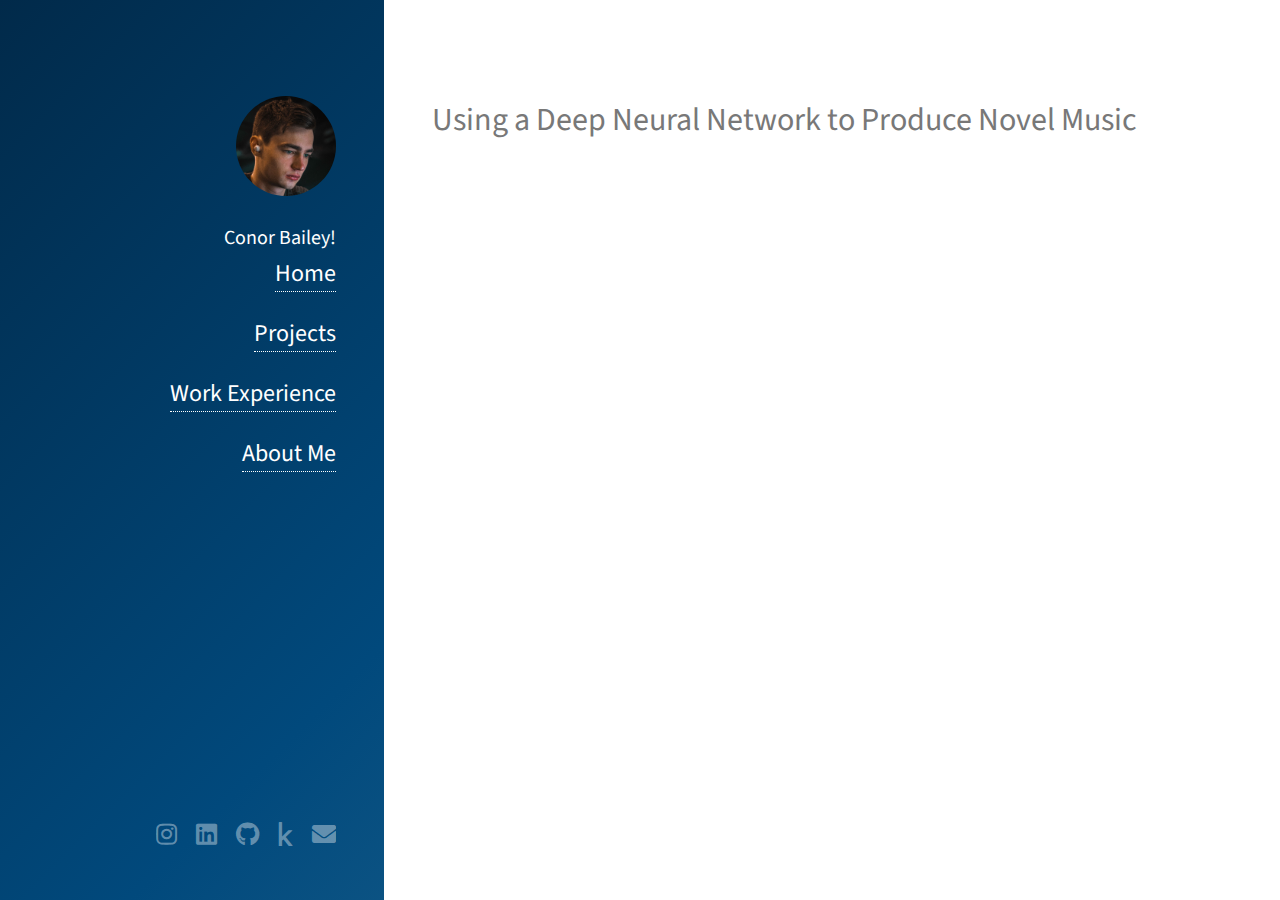
==== projects/dnn.html @ d9871c4b "Initial Commit" ====
<!DOCTYPE html>

<html>
    <head>
		<title>CPB_Dev - Using a DNN to Produce Novel Music</title>
		<meta charset="utf-8" />
		<meta name="viewport" content="width=device-width, initial-scale=1, user-scalable=no" />
		<link rel="stylesheet" href="../assets/css/main.css" />
	</head>

    <body class="is-preload">

        <!-- Header -->
			<header id="header">
				<div class="inner">
                    <a class="image avatar" href="../index.html"><img src="../images/conor_profile.jpg" /></a>
					<h1><strong>Conor Bailey!</strong><br /><br />
                    <h2><a href="../index.html">Home</a></h2> 
                    <h2><a href="../index.html#two">Projects</a></h2>
                    <h2><a href="../index.html#three">Work Experience</a></h2>
                    <h2><a href="../index.html#one">About Me</a></h2>
				</div>
			</header>

        <div id="main">
            <section id="one">
                <header class="major">
                    <h2>Using a Deep Neural Network to Produce Novel Music</h2>
                </header>
            </section>
        </div>

        <!-- Footer -->
            <footer id="footer">
                <div class="inner">
                    <ul class="icons">
                        <li><a href="https://www.instagram.com/cpb_dev/" class="icon brands fa-instagram"><span class="label">Instagram</span></a></li>
                        <li><a href="https://www.linkedin.com/in/conor-p-bailey" class="icon brands fa-linkedin"><span class="label">LinkedIn</span></a></li>
                        <li><a href="https://github.com/cpb-dev" class="icon brands fa-github"><span class="label">Github</span></a></li>
                        <li><a href="https://www.kaggle.com/cpbdev" class="icon brands fa-kaggle"><span class="label">Kaggle</span></a></li>
                        <li><a href="mailto: cpbailey025@gmail.com" class="icon solid fa-envelope"><span class="label">Email</span></a></li>
                    </ul>
                </div>
            </footer>

        <!-- Scripts -->
			<script src="../assets/js/jquery.min.js"></script>
			<script src="../assets/js/jquery.poptrox.min.js"></script>
			<script src="../assets/js/browser.min.js"></script>
			<script src="../assets/js/breakpoints.min.js"></script>
			<script src="../assets/js/util.js"></script>
			<script src="../assets/js/main.js"></script>
    </body>
</html>
---- assets/css/main.css ----
@import url("fontawesome-all.min.css");
@import url("https://fonts.googleapis.com/css?family=Source+Sans+Pro:400,400italic");

/*
	Strata by HTML5 UP
	html5up.net | @ajlkn
	Free for personal and commercial use under the CCA 3.0 license (html5up.net/license)
*/

html, body, div, span, applet, object,
iframe, h1, h2, h3, h4, h5, h6, p, blockquote,
pre, a, abbr, acronym, address, big, cite,
code, del, dfn, em, img, ins, kbd, q, s, samp,
small, strike, strong, sub, sup, tt, var, b,
u, i, center, dl, dt, dd, ol, ul, li, fieldset,
form, label, legend, table, caption, tbody,
tfoot, thead, tr, th, td, article, aside,
canvas, details, embed, figure, figcaption,
footer, header, hgroup, menu, nav, output, ruby,
section, summary, time, mark, audio, video {
	margin: 0;
	padding: 0;
	border: 0;
	font-size: 100%;
	font: inherit;
	vertical-align: baseline;}

article, aside, details, figcaption, figure,
footer, header, hgroup, menu, nav, section {
	display: block;}

body {
	line-height: 1;
}

ol, ul {
	list-style: none;
}

blockquote, q {
	quotes: none;
}

	blockquote:before, blockquote:after, q:before, q:after {
		content: '';
		content: none;
	}

table {
	border-collapse: collapse;
	border-spacing: 0;
}

body {
	-webkit-text-size-adjust: none;
}

mark {
	background-color: transparent;
	color: inherit;
}

input::-moz-focus-inner {
	border: 0;
	padding: 0;
}

input, select, textarea {
	-moz-appearance: none;
	-webkit-appearance: none;
	-ms-appearance: none;
	appearance: none;
}

/* Basic */

	html {
		box-sizing: border-box;
	}

	*, *:before, *:after {
		box-sizing: inherit;
	}

	body {
		background: #fff;
	}

		body.is-preload *, body.is-preload *:before, body.is-preload *:after {
			-moz-animation: none !important;
			-webkit-animation: none !important;
			-ms-animation: none !important;
			animation: none !important;
			-moz-transition: none !important;
			-webkit-transition: none !important;
			-ms-transition: none !important;
			transition: none !important;
		}

	body, input, select, textarea {
		color: #a2a2a2;
		font-family: "Source Sans Pro", Helvetica, sans-serif;
		font-size: 16pt;
		font-weight: 400;
		line-height: 1.75em;
	}

	a {
		-moz-transition: color 0.2s ease-in-out, border-color 0.2s ease-in-out;
		-webkit-transition: color 0.2s ease-in-out, border-color 0.2s ease-in-out;
		-ms-transition: color 0.2s ease-in-out, border-color 0.2s ease-in-out;
		transition: color 0.2s ease-in-out, border-color 0.2s ease-in-out;
		border-bottom: dotted 1px;
		color: #49bf9d;
		text-decoration: none;
	}

		a:hover {
			border-bottom-color: transparent;
			color: #49bf9d !important;
			text-decoration: none;
		}

	strong, b {
		color: #787878;
		font-weight: 400;
	}

	em, i {
		font-style: italic;
	}

	p {
		margin: 0 0 2em 0;
	}

	h1, h2, h3, h4, h5, h6 {
		color: #787878;
		font-weight: 400;
		line-height: 1em;
		margin: 0 0 1em 0;
	}

		h1 a, h2 a, h3 a, h4 a, h5 a, h6 a {
			color: inherit;
			text-decoration: none;
		}

	h1 {
		font-size: 2em;
		line-height: 1.5em;
	}

	h2 {
		font-size: 1.5em;
		line-height: 1.5em;
	}

	h3 {
		font-size: 1.25em;
		line-height: 1.5em;
	}

	h4 {
		font-size: 1.1em;
		line-height: 1.5em;
	}

	h5 {
		font-size: 0.9em;
		line-height: 1.5em;
	}

	h6 {
		font-size: 0.7em;
		line-height: 1.5em;
	}

	sub {
		font-size: 0.8em;
		position: relative;
		top: 0.5em;
	}

	sup {
		font-size: 0.8em;
		position: relative;
		top: -0.5em;
	}

	hr {
		border: 0;
		border-bottom: solid 2px #efefef;
		margin: 2em 0;
	}

		hr.major {
			margin: 3em 0;
		}

	blockquote {
		border-left: solid 6px #efefef;
		font-style: italic;
		margin: 0 0 2em 0;
		padding: 0.5em 0 0.5em 1.5em;
	}

	code {
		background: #f7f7f7;
		border-radius: 0.35em;
		border: solid 2px #efefef;
		font-family: "Courier New", monospace;
		font-size: 0.9em;
		margin: 0 0.25em;
		padding: 0.25em 0.65em;
	}

	pre {
		-webkit-overflow-scrolling: touch;
		font-family: "Courier New", monospace;
		font-size: 0.9em;
		margin: 0 0 2em 0;
	}

		pre code {
			display: block;
			line-height: 1.75em;
			padding: 1em 1.5em;
			overflow-x: auto;
		}

	.align-left {
		text-align: left;
	}

	.align-center {
		text-align: center;
	}

	.align-right {
		text-align: right;
	}

/* Container */

	.container {
		margin: 0 auto;
		max-width: calc(100% - 4em);
		width: 100%;
	}

		.container.xsmall {
			width: 25%;
		}

		.container.small {
			width: 50%;
		}

		.container.medium {
			width: 75%;
		}

		.container.large {
			width: 125%;
		}

		.container.xlarge {
			width: 150%;
		}

		.container.max {
			width: 100%;
		}

		@media screen and (max-width: 980px) {

			.container {
				width: 100% !important;
				max-width: 100% !important;
			}

		}

		@media screen and (max-width: 480px) {

			.container {
				max-width: calc(100% - 3em);
			}

		}

/* Row */

	.row {
		display: flex;
		flex-wrap: wrap;
		box-sizing: border-box;
		align-items: stretch;
	}

		.row > * {
			box-sizing: border-box;
		}

		.row.gtr-uniform > * > :last-child {
			margin-bottom: 0;
		}

		.row.aln-left {
			justify-content: flex-start;
		}

		.row.aln-center {
			justify-content: center;
		}

		.row.aln-right {
			justify-content: flex-end;
		}

		.row.aln-top {
			align-items: flex-start;
		}

		.row.aln-middle {
			align-items: center;
		}

		.row.aln-bottom {
			align-items: flex-end;
		}

		.row > .imp {
			order: -1;
		}

		.row > .col-1 {
			width: 8.33333%;
		}

		.row > .off-1 {
			margin-left: 8.33333%;
		}

		.row > .col-2 {
			width: 16.66667%;
		}

		.row > .off-2 {
			margin-left: 16.66667%;
		}

		.row > .col-3 {
			width: 25%;
		}

		.row > .off-3 {
			margin-left: 25%;
		}

		.row > .col-4 {
			width: 33.33333%;
		}

		.row > .off-4 {
			margin-left: 33.33333%;
		}

		.row > .col-5 {
			width: 41.66667%;
		}

		.row > .off-5 {
			margin-left: 41.66667%;
		}

		.row > .col-6 {
			width: 50%;
		}

		.row > .off-6 {
			margin-left: 50%;
		}

		.row > .col-7 {
			width: 58.33333%;
		}

		.row > .off-7 {
			margin-left: 58.33333%;
		}

		.row > .col-8 {
			width: 66.66667%;
		}

		.row > .off-8 {
			margin-left: 66.66667%;
		}

		.row > .col-9 {
			width: 75%;
		}

		.row > .off-9 {
			margin-left: 75%;
		}

		.row > .col-10 {
			width: 83.33333%;
		}

		.row > .off-10 {
			margin-left: 83.33333%;
		}

		.row > .col-11 {
			width: 91.66667%;
		}

		.row > .off-11 {
			margin-left: 91.66667%;
		}

		.row > .col-12 {
			width: 100%;
		}

		.row > .off-12 {
			margin-left: 100%;
		}

		.row.gtr-0 {
			margin-top: 0;
			margin-left: 0em;
		}

			.row.gtr-0 > * {
				padding: 0 0 0 0em;
			}

			.row.gtr-0.gtr-uniform {
				margin-top: 0em;
			}

				.row.gtr-0.gtr-uniform > * {
					padding-top: 0em;
				}

		.row.gtr-25 {
			margin-top: 0;
			margin-left: -0.625em;
		}

			.row.gtr-25 > * {
				padding: 0 0 0 0.625em;
			}

			.row.gtr-25.gtr-uniform {
				margin-top: -0.625em;
			}

				.row.gtr-25.gtr-uniform > * {
					padding-top: 0.625em;
				}

		.row.gtr-50 {
			margin-top: 0;
			margin-left: -1.25em;
		}

			.row.gtr-50 > * {
				padding: 0 0 0 1.25em;
			}

			.row.gtr-50.gtr-uniform {
				margin-top: -1.25em;
			}

				.row.gtr-50.gtr-uniform > * {
					padding-top: 1.25em;
				}

		.row {
			margin-top: 0;
			margin-left: -2.5em;
		}

			.row > * {
				padding: 0 0 0 2.5em;
			}

			.row.gtr-uniform {
				margin-top: -2.5em;
			}

				.row.gtr-uniform > * {
					padding-top: 2.5em;
				}

		.row.gtr-150 {
			margin-top: 0;
			margin-left: -3.75em;
		}

			.row.gtr-150 > * {
				padding: 0 0 0 3.75em;
			}

			.row.gtr-150.gtr-uniform {
				margin-top: -3.75em;
			}

				.row.gtr-150.gtr-uniform > * {
					padding-top: 3.75em;
				}

		.row.gtr-200 {
			margin-top: 0;
			margin-left: -5em;
		}

			.row.gtr-200 > * {
				padding: 0 0 0 5em;
			}

			.row.gtr-200.gtr-uniform {
				margin-top: -5em;
			}

				.row.gtr-200.gtr-uniform > * {
					padding-top: 5em;
				}

		@media screen and (max-width: 1800px) {

			.row {
				display: flex;
				flex-wrap: wrap;
				box-sizing: border-box;
				align-items: stretch;
			}

				.row > * {
					box-sizing: border-box;
				}

				.row.gtr-uniform > * > :last-child {
					margin-bottom: 0;
				}

				.row.aln-left {
					justify-content: flex-start;
				}

				.row.aln-center {
					justify-content: center;
				}

				.row.aln-right {
					justify-content: flex-end;
				}

				.row.aln-top {
					align-items: flex-start;
				}

				.row.aln-middle {
					align-items: center;
				}

				.row.aln-bottom {
					align-items: flex-end;
				}

				.row > .imp-xlarge {
					order: -1;
				}

				.row > .col-1-xlarge {
					width: 8.33333%;
				}

				.row > .off-1-xlarge {
					margin-left: 8.33333%;
				}

				.row > .col-2-xlarge {
					width: 16.66667%;
				}

				.row > .off-2-xlarge {
					margin-left: 16.66667%;
				}

				.row > .col-3-xlarge {
					width: 25%;
				}

				.row > .off-3-xlarge {
					margin-left: 25%;
				}

				.row > .col-4-xlarge {
					width: 33.33333%;
				}

				.row > .off-4-xlarge {
					margin-left: 33.33333%;
				}

				.row > .col-5-xlarge {
					width: 41.66667%;
				}

				.row > .off-5-xlarge {
					margin-left: 41.66667%;
				}

				.row > .col-6-xlarge {
					width: 50%;
				}

				.row > .off-6-xlarge {
					margin-left: 50%;
				}

				.row > .col-7-xlarge {
					width: 58.33333%;
				}

				.row > .off-7-xlarge {
					margin-left: 58.33333%;
				}

				.row > .col-8-xlarge {
					width: 66.66667%;
				}

				.row > .off-8-xlarge {
					margin-left: 66.66667%;
				}

				.row > .col-9-xlarge {
					width: 75%;
				}

				.row > .off-9-xlarge {
					margin-left: 75%;
				}

				.row > .col-10-xlarge {
					width: 83.33333%;
				}

				.row > .off-10-xlarge {
					margin-left: 83.33333%;
				}

				.row > .col-11-xlarge {
					width: 91.66667%;
				}

				.row > .off-11-xlarge {
					margin-left: 91.66667%;
				}

				.row > .col-12-xlarge {
					width: 100%;
				}

				.row > .off-12-xlarge {
					margin-left: 100%;
				}

				.row.gtr-0 {
					margin-top: 0;
					margin-left: 0em;
				}

					.row.gtr-0 > * {
						padding: 0 0 0 0em;
					}

					.row.gtr-0.gtr-uniform {
						margin-top: 0em;
					}

						.row.gtr-0.gtr-uniform > * {
							padding-top: 0em;
						}

				.row.gtr-25 {
					margin-top: 0;
					margin-left: -0.625em;
				}

					.row.gtr-25 > * {
						padding: 0 0 0 0.625em;
					}

					.row.gtr-25.gtr-uniform {
						margin-top: -0.625em;
					}

						.row.gtr-25.gtr-uniform > * {
							padding-top: 0.625em;
						}

				.row.gtr-50 {
					margin-top: 0;
					margin-left: -1.25em;
				}

					.row.gtr-50 > * {
						padding: 0 0 0 1.25em;
					}

					.row.gtr-50.gtr-uniform {
						margin-top: -1.25em;
					}

						.row.gtr-50.gtr-uniform > * {
							padding-top: 1.25em;
						}

				.row {
					margin-top: 0;
					margin-left: -2.5em;
				}

					.row > * {
						padding: 0 0 0 2.5em;
					}

					.row.gtr-uniform {
						margin-top: -2.5em;
					}

						.row.gtr-uniform > * {
							padding-top: 2.5em;
						}

				.row.gtr-150 {
					margin-top: 0;
					margin-left: -3.75em;
				}

					.row.gtr-150 > * {
						padding: 0 0 0 3.75em;
					}

					.row.gtr-150.gtr-uniform {
						margin-top: -3.75em;
					}

						.row.gtr-150.gtr-uniform > * {
							padding-top: 3.75em;
						}

				.row.gtr-200 {
					margin-top: 0;
					margin-left: -5em;
				}

					.row.gtr-200 > * {
						padding: 0 0 0 5em;
					}

					.row.gtr-200.gtr-uniform {
						margin-top: -5em;
					}

						.row.gtr-200.gtr-uniform > * {
							padding-top: 5em;
						}

		}

		@media screen and (max-width: 1280px) {

			.row {
				display: flex;
				flex-wrap: wrap;
				box-sizing: border-box;
				align-items: stretch;
			}

				.row > * {
					box-sizing: border-box;
				}

				.row.gtr-uniform > * > :last-child {
					margin-bottom: 0;
				}

				.row.aln-left {
					justify-content: flex-start;
				}

				.row.aln-center {
					justify-content: center;
				}

				.row.aln-right {
					justify-content: flex-end;
				}

				.row.aln-top {
					align-items: flex-start;
				}

				.row.aln-middle {
					align-items: center;
				}

				.row.aln-bottom {
					align-items: flex-end;
				}

				.row > .imp-large {
					order: -1;
				}

				.row > .col-1-large {
					width: 8.33333%;
				}

				.row > .off-1-large {
					margin-left: 8.33333%;
				}

				.row > .col-2-large {
					width: 16.66667%;
				}

				.row > .off-2-large {
					margin-left: 16.66667%;
				}

				.row > .col-3-large {
					width: 25%;
				}

				.row > .off-3-large {
					margin-left: 25%;
				}

				.row > .col-4-large {
					width: 33.33333%;
				}

				.row > .off-4-large {
					margin-left: 33.33333%;
				}

				.row > .col-5-large {
					width: 41.66667%;
				}

				.row > .off-5-large {
					margin-left: 41.66667%;
				}

				.row > .col-6-large {
					width: 50%;
				}

				.row > .off-6-large {
					margin-left: 50%;
				}

				.row > .col-7-large {
					width: 58.33333%;
				}

				.row > .off-7-large {
					margin-left: 58.33333%;
				}

				.row > .col-8-large {
					width: 66.66667%;
				}

				.row > .off-8-large {
					margin-left: 66.66667%;
				}

				.row > .col-9-large {
					width: 75%;
				}

				.row > .off-9-large {
					margin-left: 75%;
				}

				.row > .col-10-large {
					width: 83.33333%;
				}

				.row > .off-10-large {
					margin-left: 83.33333%;
				}

				.row > .col-11-large {
					width: 91.66667%;
				}

				.row > .off-11-large {
					margin-left: 91.66667%;
				}

				.row > .col-12-large {
					width: 100%;
				}

				.row > .off-12-large {
					margin-left: 100%;
				}

				.row.gtr-0 {
					margin-top: 0;
					margin-left: 0em;
				}

					.row.gtr-0 > * {
						padding: 0 0 0 0em;
					}

					.row.gtr-0.gtr-uniform {
						margin-top: 0em;
					}

						.row.gtr-0.gtr-uniform > * {
							padding-top: 0em;
						}

				.row.gtr-25 {
					margin-top: 0;
					margin-left: -0.5em;
				}

					.row.gtr-25 > * {
						padding: 0 0 0 0.5em;
					}

					.row.gtr-25.gtr-uniform {
						margin-top: -0.5em;
					}

						.row.gtr-25.gtr-uniform > * {
							padding-top: 0.5em;
						}

				.row.gtr-50 {
					margin-top: 0;
					margin-left: -1em;
				}

					.row.gtr-50 > * {
						padding: 0 0 0 1em;
					}

					.row.gtr-50.gtr-uniform {
						margin-top: -1em;
					}

						.row.gtr-50.gtr-uniform > * {
							padding-top: 1em;
						}

				.row {
					margin-top: 0;
					margin-left: -2em;
				}

					.row > * {
						padding: 0 0 0 2em;
					}

					.row.gtr-uniform {
						margin-top: -2em;
					}

						.row.gtr-uniform > * {
							padding-top: 2em;
						}

				.row.gtr-150 {
					margin-top: 0;
					margin-left: -3em;
				}

					.row.gtr-150 > * {
						padding: 0 0 0 3em;
					}

					.row.gtr-150.gtr-uniform {
						margin-top: -3em;
					}

						.row.gtr-150.gtr-uniform > * {
							padding-top: 3em;
						}

				.row.gtr-200 {
					margin-top: 0;
					margin-left: -4em;
				}

					.row.gtr-200 > * {
						padding: 0 0 0 4em;
					}

					.row.gtr-200.gtr-uniform {
						margin-top: -4em;
					}

						.row.gtr-200.gtr-uniform > * {
							padding-top: 4em;
						}

		}

		@media screen and (max-width: 980px) {

			.row {
				display: flex;
				flex-wrap: wrap;
				box-sizing: border-box;
				align-items: stretch;
			}

				.row > * {
					box-sizing: border-box;
				}

				.row.gtr-uniform > * > :last-child {
					margin-bottom: 0;
				}

				.row.aln-left {
					justify-content: flex-start;
				}

				.row.aln-center {
					justify-content: center;
				}

				.row.aln-right {
					justify-content: flex-end;
				}

				.row.aln-top {
					align-items: flex-start;
				}

				.row.aln-middle {
					align-items: center;
				}

				.row.aln-bottom {
					align-items: flex-end;
				}

				.row > .imp-medium {
					order: -1;
				}

				.row > .col-1-medium {
					width: 8.33333%;
				}

				.row > .off-1-medium {
					margin-left: 8.33333%;
				}

				.row > .col-2-medium {
					width: 16.66667%;
				}

				.row > .off-2-medium {
					margin-left: 16.66667%;
				}

				.row > .col-3-medium {
					width: 25%;
				}

				.row > .off-3-medium {
					margin-left: 25%;
				}

				.row > .col-4-medium {
					width: 33.33333%;
				}

				.row > .off-4-medium {
					margin-left: 33.33333%;
				}

				.row > .col-5-medium {
					width: 41.66667%;
				}

				.row > .off-5-medium {
					margin-left: 41.66667%;
				}

				.row > .col-6-medium {
					width: 50%;
				}

				.row > .off-6-medium {
					margin-left: 50%;
				}

				.row > .col-7-medium {
					width: 58.33333%;
				}

				.row > .off-7-medium {
					margin-left: 58.33333%;
				}

				.row > .col-8-medium {
					width: 66.66667%;
				}

				.row > .off-8-medium {
					margin-left: 66.66667%;
				}

				.row > .col-9-medium {
					width: 75%;
				}

				.row > .off-9-medium {
					margin-left: 75%;
				}

				.row > .col-10-medium {
					width: 83.33333%;
				}

				.row > .off-10-medium {
					margin-left: 83.33333%;
				}

				.row > .col-11-medium {
					width: 91.66667%;
				}

				.row > .off-11-medium {
					margin-left: 91.66667%;
				}

				.row > .col-12-medium {
					width: 100%;
				}

				.row > .off-12-medium {
					margin-left: 100%;
				}

				.row.gtr-0 {
					margin-top: 0;
					margin-left: 0em;
				}

					.row.gtr-0 > * {
						padding: 0 0 0 0em;
					}

					.row.gtr-0.gtr-uniform {
						margin-top: 0em;
					}

						.row.gtr-0.gtr-uniform > * {
							padding-top: 0em;
						}

				.row.gtr-25 {
					margin-top: 0;
					margin-left: -0.5em;
				}

					.row.gtr-25 > * {
						padding: 0 0 0 0.5em;
					}

					.row.gtr-25.gtr-uniform {
						margin-top: -0.5em;
					}

						.row.gtr-25.gtr-uniform > * {
							padding-top: 0.5em;
						}

				.row.gtr-50 {
					margin-top: 0;
					margin-left: -1em;
				}

					.row.gtr-50 > * {
						padding: 0 0 0 1em;
					}

					.row.gtr-50.gtr-uniform {
						margin-top: -1em;
					}

						.row.gtr-50.gtr-uniform > * {
							padding-top: 1em;
						}

				.row {
					margin-top: 0;
					margin-left: -2em;
				}

					.row > * {
						padding: 0 0 0 2em;
					}

					.row.gtr-uniform {
						margin-top: -2em;
					}

						.row.gtr-uniform > * {
							padding-top: 2em;
						}

				.row.gtr-150 {
					margin-top: 0;
					margin-left: -3em;
				}

					.row.gtr-150 > * {
						padding: 0 0 0 3em;
					}

					.row.gtr-150.gtr-uniform {
						margin-top: -3em;
					}

						.row.gtr-150.gtr-uniform > * {
							padding-top: 3em;
						}

				.row.gtr-200 {
					margin-top: 0;
					margin-left: -4em;
				}

					.row.gtr-200 > * {
						padding: 0 0 0 4em;
					}

					.row.gtr-200.gtr-uniform {
						margin-top: -4em;
					}

						.row.gtr-200.gtr-uniform > * {
							padding-top: 4em;
						}

		}

		@media screen and (max-width: 736px) {

			.row {
				display: flex;
				flex-wrap: wrap;
				box-sizing: border-box;
				align-items: stretch;
			}

				.row > * {
					box-sizing: border-box;
				}

				.row.gtr-uniform > * > :last-child {
					margin-bottom: 0;
				}

				.row.aln-left {
					justify-content: flex-start;
				}

				.row.aln-center {
					justify-content: center;
				}

				.row.aln-right {
					justify-content: flex-end;
				}

				.row.aln-top {
					align-items: flex-start;
				}

				.row.aln-middle {
					align-items: center;
				}

				.row.aln-bottom {
					align-items: flex-end;
				}

				.row > .imp-small {
					order: -1;
				}

				.row > .col-1-small {
					width: 8.33333%;
				}

				.row > .off-1-small {
					margin-left: 8.33333%;
				}

				.row > .col-2-small {
					width: 16.66667%;
				}

				.row > .off-2-small {
					margin-left: 16.66667%;
				}

				.row > .col-3-small {
					width: 25%;
				}

				.row > .off-3-small {
					margin-left: 25%;
				}

				.row > .col-4-small {
					width: 33.33333%;
				}

				.row > .off-4-small {
					margin-left: 33.33333%;
				}

				.row > .col-5-small {
					width: 41.66667%;
				}

				.row > .off-5-small {
					margin-left: 41.66667%;
				}

				.row > .col-6-small {
					width: 50%;
				}

				.row > .off-6-small {
					margin-left: 50%;
				}

				.row > .col-7-small {
					width: 58.33333%;
				}

				.row > .off-7-small {
					margin-left: 58.33333%;
				}

				.row > .col-8-small {
					width: 66.66667%;
				}

				.row > .off-8-small {
					margin-left: 66.66667%;
				}

				.row > .col-9-small {
					width: 75%;
				}

				.row > .off-9-small {
					margin-left: 75%;
				}

				.row > .col-10-small {
					width: 83.33333%;
				}

				.row > .off-10-small {
					margin-left: 83.33333%;
				}

				.row > .col-11-small {
					width: 91.66667%;
				}

				.row > .off-11-small {
					margin-left: 91.66667%;
				}

				.row > .col-12-small {
					width: 100%;
				}

				.row > .off-12-small {
					margin-left: 100%;
				}

				.row.gtr-0 {
					margin-top: 0;
					margin-left: 0em;
				}

					.row.gtr-0 > * {
						padding: 0 0 0 0em;
					}

					.row.gtr-0.gtr-uniform {
						margin-top: 0em;
					}

						.row.gtr-0.gtr-uniform > * {
							padding-top: 0em;
						}

				.row.gtr-25 {
					margin-top: 0;
					margin-left: -0.375em;
				}

					.row.gtr-25 > * {
						padding: 0 0 0 0.375em;
					}

					.row.gtr-25.gtr-uniform {
						margin-top: -0.375em;
					}

						.row.gtr-25.gtr-uniform > * {
							padding-top: 0.375em;
						}

				.row.gtr-50 {
					margin-top: 0;
					margin-left: -0.75em;
				}

					.row.gtr-50 > * {
						padding: 0 0 0 0.75em;
					}

					.row.gtr-50.gtr-uniform {
						margin-top: -0.75em;
					}

						.row.gtr-50.gtr-uniform > * {
							padding-top: 0.75em;
						}

				.row {
					margin-top: 0;
					margin-left: -1.5em;
				}

					.row > * {
						padding: 0 0 0 1.5em;
					}

					.row.gtr-uniform {
						margin-top: -1.5em;
					}

						.row.gtr-uniform > * {
							padding-top: 1.5em;
						}

				.row.gtr-150 {
					margin-top: 0;
					margin-left: -2.25em;
				}

					.row.gtr-150 > * {
						padding: 0 0 0 2.25em;
					}

					.row.gtr-150.gtr-uniform {
						margin-top: -2.25em;
					}

						.row.gtr-150.gtr-uniform > * {
							padding-top: 2.25em;
						}

				.row.gtr-200 {
					margin-top: 0;
					margin-left: -3em;
				}

					.row.gtr-200 > * {
						padding: 0 0 0 3em;
					}

					.row.gtr-200.gtr-uniform {
						margin-top: -3em;
					}

						.row.gtr-200.gtr-uniform > * {
							padding-top: 3em;
						}

		}

		@media screen and (max-width: 480px) {

			.row {
				display: flex;
				flex-wrap: wrap;
				box-sizing: border-box;
				align-items: stretch;
			}

				.row > * {
					box-sizing: border-box;
				}

				.row.gtr-uniform > * > :last-child {
					margin-bottom: 0;
				}

				.row.aln-left {
					justify-content: flex-start;
				}

				.row.aln-center {
					justify-content: center;
				}

				.row.aln-right {
					justify-content: flex-end;
				}

				.row.aln-top {
					align-items: flex-start;
				}

				.row.aln-middle {
					align-items: center;
				}

				.row.aln-bottom {
					align-items: flex-end;
				}

				.row > .imp-xsmall {
					order: -1;
				}

				.row > .col-1-xsmall {
					width: 8.33333%;
				}

				.row > .off-1-xsmall {
					margin-left: 8.33333%;
				}

				.row > .col-2-xsmall {
					width: 16.66667%;
				}

				.row > .off-2-xsmall {
					margin-left: 16.66667%;
				}

				.row > .col-3-xsmall {
					width: 25%;
				}

				.row > .off-3-xsmall {
					margin-left: 25%;
				}

				.row > .col-4-xsmall {
					width: 33.33333%;
				}

				.row > .off-4-xsmall {
					margin-left: 33.33333%;
				}

				.row > .col-5-xsmall {
					width: 41.66667%;
				}

				.row > .off-5-xsmall {
					margin-left: 41.66667%;
				}

				.row > .col-6-xsmall {
					width: 50%;
				}

				.row > .off-6-xsmall {
					margin-left: 50%;
				}

				.row > .col-7-xsmall {
					width: 58.33333%;
				}

				.row > .off-7-xsmall {
					margin-left: 58.33333%;
				}

				.row > .col-8-xsmall {
					width: 66.66667%;
				}

				.row > .off-8-xsmall {
					margin-left: 66.66667%;
				}

				.row > .col-9-xsmall {
					width: 75%;
				}

				.row > .off-9-xsmall {
					margin-left: 75%;
				}

				.row > .col-10-xsmall {
					width: 83.33333%;
				}

				.row > .off-10-xsmall {
					margin-left: 83.33333%;
				}

				.row > .col-11-xsmall {
					width: 91.66667%;
				}

				.row > .off-11-xsmall {
					margin-left: 91.66667%;
				}

				.row > .col-12-xsmall {
					width: 100%;
				}

				.row > .off-12-xsmall {
					margin-left: 100%;
				}

				.row.gtr-0 {
					margin-top: 0;
					margin-left: 0em;
				}

					.row.gtr-0 > * {
						padding: 0 0 0 0em;
					}

					.row.gtr-0.gtr-uniform {
						margin-top: 0em;
					}

						.row.gtr-0.gtr-uniform > * {
							padding-top: 0em;
						}

				.row.gtr-25 {
					margin-top: 0;
					margin-left: -0.375em;
				}

					.row.gtr-25 > * {
						padding: 0 0 0 0.375em;
					}

					.row.gtr-25.gtr-uniform {
						margin-top: -0.375em;
					}

						.row.gtr-25.gtr-uniform > * {
							padding-top: 0.375em;
						}

				.row.gtr-50 {
					margin-top: 0;
					margin-left: -0.75em;
				}

					.row.gtr-50 > * {
						padding: 0 0 0 0.75em;
					}

					.row.gtr-50.gtr-uniform {
						margin-top: -0.75em;
					}

						.row.gtr-50.gtr-uniform > * {
							padding-top: 0.75em;
						}

				.row {
					margin-top: 0;
					margin-left: -1.5em;
				}

					.row > * {
						padding: 0 0 0 1.5em;
					}

					.row.gtr-uniform {
						margin-top: -1.5em;
					}

						.row.gtr-uniform > * {
							padding-top: 1.5em;
						}

				.row.gtr-150 {
					margin-top: 0;
					margin-left: -2.25em;
				}

					.row.gtr-150 > * {
						padding: 0 0 0 2.25em;
					}

					.row.gtr-150.gtr-uniform {
						margin-top: -2.25em;
					}

						.row.gtr-150.gtr-uniform > * {
							padding-top: 2.25em;
						}

				.row.gtr-200 {
					margin-top: 0;
					margin-left: -3em;
				}

					.row.gtr-200 > * {
						padding: 0 0 0 3em;
					}

					.row.gtr-200.gtr-uniform {
						margin-top: -3em;
					}

						.row.gtr-200.gtr-uniform > * {
							padding-top: 3em;
						}

		}

/* Section/Article */

	section.special, article.special {
		text-align: center;
	}

	header p {
		color: #b2b2b2;
		position: relative;
		margin: 0 0 1.5em 0;
	}

	header h2 + p {
		font-size: 1.25em;
		margin-top: -1em;
		line-height: 1.5em;
	}

	header h3 + p {
		font-size: 1.1em;
		margin-top: -0.8em;
		line-height: 1.5em;
	}

	header h4 + p,
	header h5 + p,
	header h6 + p {
		font-size: 0.9em;
		margin-top: -0.6em;
		line-height: 1.5em;
	}

	header.major h2 {
		font-size: 2em;
	}

/* Form */

	form {
		margin: 0 0 2em 0;
	}

	label {
		color: #787878;
		display: block;
		font-size: 0.9em;
		font-weight: 400;
		margin: 0 0 1em 0;
	}

	input[type="text"],
	input[type="password"],
	input[type="email"],
	select,
	textarea {
		-moz-appearance: none;
		-webkit-appearance: none;
		-ms-appearance: none;
		appearance: none;
		background: #f7f7f7;
		border-radius: 0.35em;
		border: solid 2px transparent;
		color: inherit;
		display: block;
		outline: 0;
		padding: 0 0.75em;
		text-decoration: none;
		width: 100%;
	}

		input[type="text"]:invalid,
		input[type="password"]:invalid,
		input[type="email"]:invalid,
		select:invalid,
		textarea:invalid {
			box-shadow: none;
		}

		input[type="text"]:focus,
		input[type="password"]:focus,
		input[type="email"]:focus,
		select:focus,
		textarea:focus {
			border-color: #49bf9d;
		}

	select {
		background-image: url("data:image/svg+xml;charset=utf8,%3Csvg xmlns='http://www.w3.org/2000/svg' width='40' height='40' preserveAspectRatio='none' viewBox='0 0 40 40'%3E%3Cpath d='M9.4,12.3l10.4,10.4l10.4-10.4c0.2-0.2,0.5-0.4,0.9-0.4c0.3,0,0.6,0.1,0.9,0.4l3.3,3.3c0.2,0.2,0.4,0.5,0.4,0.9 c0,0.4-0.1,0.6-0.4,0.9L20.7,31.9c-0.2,0.2-0.5,0.4-0.9,0.4c-0.3,0-0.6-0.1-0.9-0.4L4.3,17.3c-0.2-0.2-0.4-0.5-0.4-0.9 c0-0.4,0.1-0.6,0.4-0.9l3.3-3.3c0.2-0.2,0.5-0.4,0.9-0.4S9.1,12.1,9.4,12.3z' fill='%23dfdfdf' /%3E%3C/svg%3E");
		background-size: 1.25rem;
		background-repeat: no-repeat;
		background-position: calc(100% - 1rem) center;
		height: 2.75em;
		padding-right: 2.75em;
		text-overflow: ellipsis;
	}

		select option {
			color: #787878;
			background: #fff;
		}

		select:focus::-ms-value {
			background-color: transparent;
		}

		select::-ms-expand {
			display: none;
		}

	input[type="text"],
	input[type="password"],
	input[type="email"],
	select {
		height: 2.75em;
	}

	textarea {
		padding: 0.75em;
	}

	input[type="checkbox"],
	input[type="radio"] {
		-moz-appearance: none;
		-webkit-appearance: none;
		-ms-appearance: none;
		appearance: none;
		display: block;
		float: left;
		margin-right: -2em;
		opacity: 0;
		width: 1em;
		z-index: -1;
	}

		input[type="checkbox"] + label,
		input[type="radio"] + label {
			text-decoration: none;
			color: #a2a2a2;
			cursor: pointer;
			display: inline-block;
			font-size: 1em;
			font-weight: 400;
			padding-left: 2.4em;
			padding-right: 0.75em;
			position: relative;
		}

			input[type="checkbox"] + label:before,
			input[type="radio"] + label:before {
				-moz-osx-font-smoothing: grayscale;
				-webkit-font-smoothing: antialiased;
				display: inline-block;
				font-style: normal;
				font-variant: normal;
				text-rendering: auto;
				line-height: 1;
				text-transform: none !important;
				font-family: 'Font Awesome 5 Free';
				font-weight: 900;
			}

			input[type="checkbox"] + label:before,
			input[type="radio"] + label:before {
				background: #f7f7f7;
				border-radius: 0.35em;
				border: solid 2px transparent;
				content: '';
				display: inline-block;
				font-size: 0.8em;
				height: 2.0625em;
				left: 0;
				line-height: 1.85625em;
				position: absolute;
				text-align: center;
				top: 0;
				width: 2.0625em;
			}

		input[type="checkbox"]:checked + label:before,
		input[type="radio"]:checked + label:before {
			background: #787878;
			border-color: #787878;
			color: #fff;
			content: '\f00c';
		}

		input[type="checkbox"]:focus + label:before,
		input[type="radio"]:focus + label:before {
			border-color: #49bf9d;
		}

	input[type="checkbox"] + label:before {
		border-radius: 0.35em;
	}

	input[type="radio"] + label:before {
		border-radius: 100%;
	}

	::-webkit-input-placeholder {
		color: #b2b2b2 !important;
		opacity: 1.0;
	}

	:-moz-placeholder {
		color: #b2b2b2 !important;
		opacity: 1.0;
	}

	::-moz-placeholder {
		color: #b2b2b2 !important;
		opacity: 1.0;
	}

	:-ms-input-placeholder {
		color: #b2b2b2 !important;
		opacity: 1.0;
	}

/* Box */

	.box {
		border-radius: 0.35em;
		border: solid 2px #efefef;
		margin-bottom: 2em;
		padding: 1.5em;
	}

		.box > :last-child,
		.box > :last-child > :last-child,
		.box > :last-child > :last-child > :last-child {
			margin-bottom: 0;
		}

		.box.alt {
			border: 0;
			border-radius: 0;
			padding: 0;
		}

/* Icon */

	.icon {
		text-decoration: none;
		border-bottom: none;
		position: relative;
	}

		.icon:before {
			-moz-osx-font-smoothing: grayscale;
			-webkit-font-smoothing: antialiased;
			display: inline-block;
			font-style: normal;
			font-variant: normal;
			text-rendering: auto;
			line-height: 1;
			text-transform: none !important;
			font-family: 'Font Awesome 5 Free';
			font-weight: 400;
		}

		.icon > .label {
			display: none;
		}

		.icon:before {
			line-height: inherit;
		}

		.icon.solid:before {
			font-weight: 900;
		}

		.icon.brands:before {
			font-family: 'Font Awesome 5 Brands';
		}

/* Image */

	.image {
		border-radius: 0.35em;
		border: 0;
		display: inline-block;
		position: relative;
	}

		.image:before {
			-moz-transition: opacity 0.2s ease-in-out;
			-webkit-transition: opacity 0.2s ease-in-out;
			-ms-transition: opacity 0.2s ease-in-out;
			transition: opacity 0.2s ease-in-out;
			background: url("images/overlay.png");
			border-radius: 0.35em;
			content: '';
			display: block;
			height: 100%;
			left: 0;
			opacity: 0.5;
			position: absolute;
			top: 0;
			width: 100%;
		}

		.image.thumb {
			text-align: center;
		}

			.image.thumb:after {
				-moz-transition: opacity 0.2s ease-in-out;
				-webkit-transition: opacity 0.2s ease-in-out;
				-ms-transition: opacity 0.2s ease-in-out;
				transition: opacity 0.2s ease-in-out;
				border-radius: 0.35em;
				border: solid 3px rgba(255, 255, 255, 0.5);
				color: #fff;
				content: 'View';
				display: inline-block;
				font-size: 0.8em;
				font-weight: 400;
				left: 50%;
				line-height: 2.25em;
				margin: -1.25em 0 0 -3em;
				opacity: 0;
				padding: 0 1.5em;
				position: absolute;
				text-align: center;
				text-decoration: none;
				top: 50%;
				white-space: nowrap;
			}

			.image.thumb:hover:after {
				opacity: 1.0;
			}

			.image.thumb:hover:before {
				background: url("images/overlay.png"), url("images/overlay.png");
				opacity: 1.0;
			}

		.image img {
			border-radius: 0.35em;
			display: block;
		}

		.image.left {
			float: left;
			margin: 0 1.5em 1em 0;
			top: 0.25em;
		}

		.image.right {
			float: right;
			margin: 0 0 1em 1.5em;
			top: 0.25em;
		}

		.image.left, .image.right {
			max-width: 40%;
		}

			.image.left img, .image.right img {
				width: 100%;
			}

		.image.fit {
			display: block;
			margin: 0 0 2em 0;
			width: 100%;
		}

			.image.fit img {
				width: 100%;
			}

		.image.avatar {
			border-radius: 100%;
		}

			.image.avatar:before {
				display: none;
			}

			.image.avatar img {
				border-radius: 100%;
				width: 100%;
			}

/* List */

	ol {
		list-style: decimal;
		margin: 0 0 2em 0;
		padding-left: 1.25em;
	}

		ol li {
			padding-left: 0.25em;
		}

	ul {
		list-style: disc;
		margin: 0 0 2em 0;
		padding-left: 1em;
	}

		ul li {
			padding-left: 0.5em;
		}

		ul.alt {
			list-style: none;
			padding-left: 0;
		}

			ul.alt li {
				border-top: solid 2px #efefef;
				padding: 0.5em 0;
			}

				ul.alt li:first-child {
					border-top: 0;
					padding-top: 0;
				}

	dl {
		margin: 0 0 2em 0;
	}

/* Icons */

	ul.icons {
		cursor: default;
		list-style: none;
		padding-left: 0;
	}

		ul.icons li {
			display: inline-block;
			padding: 0 1em 0 0;
		}

			ul.icons li:last-child {
				padding-right: 0;
			}

			ul.icons li .icon:before {
				font-size: 1.5em;
			}

/* Labeled Icons */

	ul.labeled-icons {
		list-style: none;
		padding: 0;
	}

		ul.labeled-icons li {
			line-height: 1.75em;
			margin: 1.5em 0 0 0;
			padding-left: 2.25em;
			position: relative;
		}

			ul.labeled-icons li:first-child {
				margin-top: 0;
			}

			ul.labeled-icons li a {
				color: inherit;
			}

			ul.labeled-icons li h3 {
				color: #b2b2b2;
				left: 0;
				position: absolute;
				text-align: center;
				top: 0;
				width: 1em;
			}

/* Actions */

	ul.actions {
		display: -moz-flex;
		display: -webkit-flex;
		display: -ms-flex;
		display: flex;
		cursor: default;
		list-style: none;
		margin-left: -1em;
		padding-left: 0;
	}

		ul.actions li {
			padding: 0 0 0 1em;
			vertical-align: middle;
		}

		ul.actions.special {
			-moz-justify-content: center;
			-webkit-justify-content: center;
			-ms-justify-content: center;
			justify-content: center;
			width: 100%;
			margin-left: 0;
		}

			ul.actions.special li:first-child {
				padding-left: 0;
			}

		ul.actions.stacked {
			-moz-flex-direction: column;
			-webkit-flex-direction: column;
			-ms-flex-direction: column;
			flex-direction: column;
			margin-left: 0;
		}

			ul.actions.stacked li {
				padding: 1.3em 0 0 0;
			}

				ul.actions.stacked li:first-child {
					padding-top: 0;
				}

		ul.actions.fit {
			width: calc(100% + 1em);
		}

			ul.actions.fit li {
				-moz-flex-grow: 1;
				-webkit-flex-grow: 1;
				-ms-flex-grow: 1;
				flex-grow: 1;
				-moz-flex-shrink: 1;
				-webkit-flex-shrink: 1;
				-ms-flex-shrink: 1;
				flex-shrink: 1;
				width: 100%;
			}

				ul.actions.fit li > * {
					width: 100%;
				}

			ul.actions.fit.stacked {
				width: 100%;
			}

		@media screen and (max-width: 480px) {

			ul.actions:not(.fixed) {
				-moz-flex-direction: column;
				-webkit-flex-direction: column;
				-ms-flex-direction: column;
				flex-direction: column;
				margin-left: 0;
				width: 100% !important;
			}

				ul.actions:not(.fixed) li {
					-moz-flex-grow: 1;
					-webkit-flex-grow: 1;
					-ms-flex-grow: 1;
					flex-grow: 1;
					-moz-flex-shrink: 1;
					-webkit-flex-shrink: 1;
					-ms-flex-shrink: 1;
					flex-shrink: 1;
					padding: 1em 0 0 0;
					text-align: center;
					width: 100%;
				}

					ul.actions:not(.fixed) li > * {
						width: 100%;
					}

					ul.actions:not(.fixed) li:first-child {
						padding-top: 0;
					}

					ul.actions:not(.fixed) li input[type="submit"],
					ul.actions:not(.fixed) li input[type="reset"],
					ul.actions:not(.fixed) li input[type="button"],
					ul.actions:not(.fixed) li button,
					ul.actions:not(.fixed) li .button {
						width: 100%;
					}

						ul.actions:not(.fixed) li input[type="submit"].icon:before,
						ul.actions:not(.fixed) li input[type="reset"].icon:before,
						ul.actions:not(.fixed) li input[type="button"].icon:before,
						ul.actions:not(.fixed) li button.icon:before,
						ul.actions:not(.fixed) li .button.icon:before {
							margin-left: -0.5em;
						}

		}

/* Table */

	.table-wrapper {
		-webkit-overflow-scrolling: touch;
		overflow-x: auto;
	}

	table {
		margin: 0 0 2em 0;
		width: 100%;
	}

		table tbody tr {
			border: solid 1px #efefef;
			border-left: 0;
			border-right: 0;
		}

			table tbody tr:nth-child(2n + 1) {
				background-color: #f7f7f7;
			}

		table td {
			padding: 0.75em 0.75em;
		}

		table th {
			color: #787878;
			font-size: 0.9em;
			font-weight: 400;
			padding: 0 0.75em 0.75em 0.75em;
			text-align: left;
		}

		table thead {
			border-bottom: solid 2px #efefef;
		}

		table tfoot {
			border-top: solid 2px #efefef;
		}

		table.alt {
			border-collapse: separate;
		}

			table.alt tbody tr td {
				border: solid 2px #efefef;
				border-left-width: 0;
				border-top-width: 0;
			}

				table.alt tbody tr td:first-child {
					border-left-width: 2px;
				}

			table.alt tbody tr:first-child td {
				border-top-width: 2px;
			}

			table.alt thead {
				border-bottom: 0;
			}

			table.alt tfoot {
				border-top: 0;
			}

/* Button */

	input[type="submit"],
	input[type="reset"],
	input[type="button"],
	.button {
		-moz-appearance: none;
		-webkit-appearance: none;
		-ms-appearance: none;
		appearance: none;
		-moz-transition: background-color 0.2s ease-in-out, color 0.2s ease-in-out, border-color 0.2s ease-in-out;
		-webkit-transition: background-color 0.2s ease-in-out, color 0.2s ease-in-out, border-color 0.2s ease-in-out;
		-ms-transition: background-color 0.2s ease-in-out, color 0.2s ease-in-out, border-color 0.2s ease-in-out;
		transition: background-color 0.2s ease-in-out, color 0.2s ease-in-out, border-color 0.2s ease-in-out;
		background-color: transparent;
		border-radius: 0.35em;
		border: solid 3px #efefef;
		color: #787878 !important;
		cursor: pointer;
		display: inline-block;
		font-weight: 400;
		height: 3.15em;
		height: calc(2.75em + 6px);
		line-height: 2.75em;
		min-width: 10em;
		padding: 0 1.5em;
		text-align: center;
		text-decoration: none;
		white-space: nowrap;
	}

		input[type="submit"]:hover,
		input[type="reset"]:hover,
		input[type="button"]:hover,
		.button:hover {
			border-color: #49bf9d;
			color: #49bf9d !important;
		}

		input[type="submit"]:active,
		input[type="reset"]:active,
		input[type="button"]:active,
		.button:active {
			background-color: rgba(73, 191, 157, 0.1);
			border-color: #49bf9d;
			color: #49bf9d !important;
		}

		input[type="submit"].icon,
		input[type="reset"].icon,
		input[type="button"].icon,
		.button.icon {
			padding-left: 1.35em;
		}

			input[type="submit"].icon:before,
			input[type="reset"].icon:before,
			input[type="button"].icon:before,
			.button.icon:before {
				margin-right: 0.5em;
			}

		input[type="submit"].fit,
		input[type="reset"].fit,
		input[type="button"].fit,
		.button.fit {
			min-width: 0;
			width: 100%;
		}

		input[type="submit"].small,
		input[type="reset"].small,
		input[type="button"].small,
		.button.small {
			font-size: 0.8em;
		}

		input[type="submit"].large,
		input[type="reset"].large,
		input[type="button"].large,
		.button.large {
			font-size: 1.35em;
		}

		input[type="submit"].primary,
		input[type="reset"].primary,
		input[type="button"].primary,
		.button.primary {
			background-color: #49bf9d;
			border-color: #49bf9d;
			color: #ffffff !important;
		}

			input[type="submit"].primary:hover,
			input[type="reset"].primary:hover,
			input[type="button"].primary:hover,
			.button.primary:hover {
				background-color: #5cc6a7;
				border-color: #5cc6a7;
			}

			input[type="submit"].primary:active,
			input[type="reset"].primary:active,
			input[type="button"].primary:active,
			.button.primary:active {
				background-color: #3eb08f;
				border-color: #3eb08f;
			}

		input[type="submit"].disabled, input[type="submit"]:disabled,
		input[type="reset"].disabled,
		input[type="reset"]:disabled,
		input[type="button"].disabled,
		input[type="button"]:disabled,
		.button.disabled,
		.button:disabled {
			background-color: #e7e7e7 !important;
			border-color: #e7e7e7 !important;
			color: #b2b2b2 !important;
			cursor: default;
		}

/* Work Item */

	.work-item {
		margin: 0 0 2em 0;
	}

		.work-item .image {
			margin: 0 0 1.5em 0;
		}

		.work-item h3 {
			font-size: 1em;
			margin: 0 0 0.5em 0;
		}

		.work-item p {
			font-size: 0.8em;
			line-height: 1.5em;
			margin: 0;
		}

/* Header */

	#header {
		display: -moz-flex;
		display: -webkit-flex;
		display: -ms-flex;
		display: flex;
		-moz-flex-direction: column;
		-webkit-flex-direction: column;
		-ms-flex-direction: column;
		flex-direction: column;
		-moz-align-items: -moz-flex-end;
		-webkit-align-items: -webkit-flex-end;
		-ms-align-items: -ms-flex-end;
		align-items: flex-end;
		-moz-justify-content: space-between;
		-webkit-justify-content: space-between;
		-ms-justify-content: space-between;
		justify-content: space-between;
		background-color: #1f1815;
		background-attachment: scroll,								scroll;
		background: linear-gradient(-45deg, #155d27, #1a7431, #25a244, #2a6f97, #01497c, #012a4a);
		animation: gradient 15s ease infinite;
		background-position: top left,							top left;
		background-repeat: repeat,								no-repeat;
		background-size: 400% 400%;
		color: rgba(255, 255, 255, 0.5);
		height: 100%;
		left: 0;
		padding: 8em 4em;
		position: fixed;
		text-align: right;
		top: 0;
		width: 30%;
	}

		@keyframes gradient {
			0% {
				background-position: 0% 50%;
			}
			50% {
				background-position: 100% 50%;
			}
			100% {
				background-position: 0% 50%;
			}
		}

		#header > * {
			-moz-flex-shrink: 0;
			-webkit-flex-shrink: 0;
			-ms-flex-shrink: 0;
			flex-shrink: 0;
			width: 100%;
		}

		#header > .inner {
			-moz-flex-grow: 1;
			-webkit-flex-grow: 1;
			-ms-flex-grow: 1;
			flex-grow: 1;
			margin: 0 0 2em 0;
		}

		#header strong, #header b {
			color: #ffffff;
		}

		#header h2, #header h3, #header h4, #header h5, #header h6 {
			color: #ffffff;
		}

		#header h1 {
			color: rgba(255, 255, 255, 0.5);
			font-size: 1.35em;
			line-height: 1.75em;
			margin: 0;
		}

		#header .image.avatar {
			margin: 0 0 1em 0;
			width: 6.25em;
		}

/* Footer */

	#footer .icons {
		margin: 1em 0 0 0;
	}

		#footer .icons a {
			color: rgba(255, 255, 255, 0.4);
		}

	#footer .copyright {
		color: rgba(255, 255, 255, 0.4);
		font-size: 0.8em;
		list-style: none;
		margin: 1em 0 0 0;
		padding: 0;
	}

		#footer .copyright li {
			border-left: solid 1px rgba(255, 255, 255, 0.25);
			display: inline-block;
			line-height: 1em;
			margin-left: 0.75em;
			padding-left: 0.75em;
		}

			#footer .copyright li:first-child {
				border-left: 0;
				margin-left: 0;
				padding-left: 0;
			}

			#footer .copyright li a {
				color: inherit;
			}

/* Main */

	#main {
		margin-left: 35%;
		max-width: 54em;
		padding: 8em 4em 4em 4em;
		width: calc(100% - 35%);
	}

		#main > section {
			border-top: solid 2px #efefef;
			margin: 4em 0 0 0;
			padding: 4em 0 0 0;
		}

			#main > section:first-child {
				border-top: 0;
				margin-top: 0;
				padding-top: 0;
			}

/* Poptrox */

	@-moz-keyframes spin {
		0% {
			-moz-transform: rotate(0deg);
			-webkit-transform: rotate(0deg);
			-ms-transform: rotate(0deg);
			transform: rotate(0deg);
		}

		100% {
			-moz-transform: rotate(360deg);
			-webkit-transform: rotate(360deg);
			-ms-transform: rotate(360deg);
			transform: rotate(360deg);
		}
	}

	@-webkit-keyframes spin {
		0% {
			-moz-transform: rotate(0deg);
			-webkit-transform: rotate(0deg);
			-ms-transform: rotate(0deg);
			transform: rotate(0deg);
		}

		100% {
			-moz-transform: rotate(360deg);
			-webkit-transform: rotate(360deg);
			-ms-transform: rotate(360deg);
			transform: rotate(360deg);
		}
	}

	@-ms-keyframes spin {
		0% {
			-moz-transform: rotate(0deg);
			-webkit-transform: rotate(0deg);
			-ms-transform: rotate(0deg);
			transform: rotate(0deg);
		}

		100% {
			-moz-transform: rotate(360deg);
			-webkit-transform: rotate(360deg);
			-ms-transform: rotate(360deg);
			transform: rotate(360deg);
		}
	}

	@keyframes spin {
		0% {
			-moz-transform: rotate(0deg);
			-webkit-transform: rotate(0deg);
			-ms-transform: rotate(0deg);
			transform: rotate(0deg);
		}

		100% {
			-moz-transform: rotate(360deg);
			-webkit-transform: rotate(360deg);
			-ms-transform: rotate(360deg);
			transform: rotate(360deg);
		}
	}

	.poptrox-popup {
		-moz-box-sizing: content-box;
		-webkit-box-sizing: content-box;
		-ms-box-sizing: content-box;
		box-sizing: content-box;
		-webkit-tap-highlight-color: rgba(255, 255, 255, 0);
		background: #fff;
		border-radius: 0.35em;
		box-shadow: 0 0.1em 0.15em 0 rgba(0, 0, 0, 0.15);
		overflow: hidden;
		padding-bottom: 3em;
	}

		.poptrox-popup .loader {
			text-decoration: none;
			-moz-animation: spin 1s linear infinite;
			-webkit-animation: spin 1s linear infinite;
			-ms-animation: spin 1s linear infinite;
			animation: spin 1s linear infinite;
			font-size: 1.5em;
			height: 1em;
			left: 50%;
			line-height: 1em;
			margin: -0.5em 0 0 -0.5em;
			position: absolute;
			top: 50%;
			width: 1em;
		}

			.poptrox-popup .loader:before {
				-moz-osx-font-smoothing: grayscale;
				-webkit-font-smoothing: antialiased;
				display: inline-block;
				font-style: normal;
				font-variant: normal;
				text-rendering: auto;
				line-height: 1;
				text-transform: none !important;
				font-family: 'Font Awesome 5 Free';
				font-weight: 900;
			}

			.poptrox-popup .loader:before {
				content: '\f1ce';
			}

		.poptrox-popup .caption {
			background: #fff;
			bottom: 0;
			cursor: default;
			font-size: 0.9em;
			height: 3em;
			left: 0;
			line-height: 2.8em;
			position: absolute;
			text-align: center;
			width: 100%;
			z-index: 1;
		}

		.poptrox-popup .nav-next,
		.poptrox-popup .nav-previous {
			text-decoration: none;
			-moz-transition: opacity 0.2s ease-in-out;
			-webkit-transition: opacity 0.2s ease-in-out;
			-ms-transition: opacity 0.2s ease-in-out;
			transition: opacity 0.2s ease-in-out;
			-webkit-tap-highlight-color: rgba(255, 255, 255, 0);
			background: rgba(0, 0, 0, 0.01);
			cursor: pointer;
			height: 100%;
			opacity: 0;
			position: absolute;
			top: 0;
			width: 50%;
		}

			.poptrox-popup .nav-next:before,
			.poptrox-popup .nav-previous:before {
				-moz-osx-font-smoothing: grayscale;
				-webkit-font-smoothing: antialiased;
				display: inline-block;
				font-style: normal;
				font-variant: normal;
				text-rendering: auto;
				line-height: 1;
				text-transform: none !important;
				font-family: 'Font Awesome 5 Free';
				font-weight: 900;
			}

			.poptrox-popup .nav-next:before,
			.poptrox-popup .nav-previous:before {
				color: #fff;
				font-size: 2.5em;
				height: 1em;
				line-height: 1em;
				margin-top: -0.75em;
				position: absolute;
				text-align: center;
				top: 50%;
				width: 1.5em;
			}

		.poptrox-popup .nav-next {
			right: 0;
		}

			.poptrox-popup .nav-next:before {
				content: '\f105';
				right: 0;
			}

		.poptrox-popup .nav-previous {
			left: 0;
		}

			.poptrox-popup .nav-previous:before {
				content: '\f104';
				left: 0;
			}

		.poptrox-popup .closer {
			text-decoration: none;
			-moz-transition: opacity 0.2s ease-in-out;
			-webkit-transition: opacity 0.2s ease-in-out;
			-ms-transition: opacity 0.2s ease-in-out;
			transition: opacity 0.2s ease-in-out;
			-webkit-tap-highlight-color: rgba(255, 255, 255, 0);
			color: #fff;
			height: 4em;
			line-height: 4em;
			opacity: 0;
			position: absolute;
			right: 0;
			text-align: center;
			top: 0;
			width: 4em;
			z-index: 2;
		}

			.poptrox-popup .closer:before {
				-moz-osx-font-smoothing: grayscale;
				-webkit-font-smoothing: antialiased;
				display: inline-block;
				font-style: normal;
				font-variant: normal;
				text-rendering: auto;
				line-height: 1;
				text-transform: none !important;
				font-family: 'Font Awesome 5 Free';
				font-weight: 900;
			}

			.poptrox-popup .closer:before {
				-moz-box-sizing: content-box;
				-webkit-box-sizing: content-box;
				-ms-box-sizing: content-box;
				box-sizing: content-box;
				border-radius: 100%;
				border: solid 3px rgba(255, 255, 255, 0.5);
				content: '\f00d';
				display: block;
				font-size: 1em;
				height: 1.75em;
				left: 50%;
				line-height: 1.75em;
				margin: -0.875em 0 0 -0.875em;
				position: absolute;
				top: 50%;
				width: 1.75em;
			}

		.poptrox-popup:hover .nav-next,
		.poptrox-popup:hover .nav-previous {
			opacity: 0.5;
		}

			.poptrox-popup:hover .nav-next:hover,
			.poptrox-popup:hover .nav-previous:hover {
				opacity: 1.0;
			}

		.poptrox-popup:hover .closer {
			opacity: 0.5;
		}

			.poptrox-popup:hover .closer:hover {
				opacity: 1.0;
			}

/* Touch */

	body.is-touch .image.thumb:before {
		opacity: 0.5 !important;
	}

	body.is-touch .image.thumb:after {
		display: none !important;
	}

	body.is-touch #header {
		background-attachment: scroll;
		background-size: auto, cover;
	}

	body.is-touch .poptrox-popup .nav-next,
	body.is-touch .poptrox-popup .nav-previous,
	body.is-touch .poptrox-popup .closer {
		opacity: 1.0 !important;
	}

/* XLarge */

	@media screen and (max-width: 1800px) {

		/* Basic */

			body, input, select, textarea {
				font-size: 12pt;
			}

	}

/* Large */

	@media screen and (max-width: 1280px) {

		/* Header */

			#header {
				padding: 6em 3em 3em 3em;
				width: 30%;
			}

				#header h1 {
					font-size: 1.25em;
				}

					#header h1 br {
						display: none;
					}

				#header > .inner {
					margin-bottom: 0;
				}

		/* Footer */

			#footer .copyright li {
				border-left-width: 0;
				display: block;
				line-height: 2.25em;
				margin-left: 0;
				padding-left: 0;
			}

		/* Main */

			#main {
				margin-left: 30%;
				max-width: none;
				padding: 6em 3em 3em 3em;
				width: calc(100% - 30%);
			}

	}

/* Medium */

	@media screen and (max-width: 980px) {

		/* Basic */

			h1 br, h2 br, h3 br, h4 br, h5 br, h6 br {
				display: none;
			}

		/* List */

			ul.icons li .icon {
				font-size: 1.25em;
			}

		/* Header */

			#header {
				background-attachment: scroll;
				background-position: top left, center center;
				background-size: 400% 400%;
				left: auto;
				padding: 6em 4em;
				position: relative;
				text-align: center;
				top: auto;
				width: 100%;
				display: block;
			}

				#header h1 {
					font-size: 1.75em;
				}

					#header h1 br {
						display: inline;
					}

		/* Footer */

			#footer {
				background-attachment: scroll;
				background-color: #1f1815;
				background: linear-gradient(-45deg, #155d27, #1a7431, #25a244, #2a6f97, #01497c, #012a4a);
				animation: gradient 15s ease infinite;
				background-position: top left,						bottom center;
				background-repeat: repeat,							no-repeat;
				background-size: 400% 400%;
				bottom: auto;
				left: auto;
				padding: 4em 4em 6em 4em;
				position: relative;
				text-align: center;
				width: 100%;
			}

				#footer .icons {
					margin: 0 0 1em 0;
				}

				#footer .copyright {
					margin: 0 0 1em 0;
				}

					#footer .copyright li {
						border-left-width: 1px;
						display: inline-block;
						line-height: 1em;
						margin-left: 0.75em;
						padding-left: 0.75em;
					}

		/* Main */

			#main {
				margin: 0;
				padding: 6em 4em;
				width: 100%;
			}

	}

/* Small */

	@media screen and (max-width: 736px) {

		/* Basic */

			h1 {
				font-size: 1.5em;
			}

			h2 {
				font-size: 1.2em;
			}

			h3 {
				font-size: 1em;
			}

		/* Section/Article */

			section.special, article.special {
				text-align: center;
			}

			header.major h2 {
				font-size: 1.35em;
			}

		/* List */

			ul.labeled-icons li {
				padding-left: 2em;
			}

				ul.labeled-icons li h3 {
					line-height: 1.75em;
				}

		/* Header */

			#header {
				padding: 2.25em 1.5em;
			}

				#header h1 {
					font-size: 1.35em;
				}

		/* Footer */

			#footer {
				padding: 2.25em 1.5em;
			}

		/* Main */

			#main {
				padding: 2.25em 1.5em 0.25em 1.5em;
			}

				#main > section {
					margin: 2.25em 0 0 0;
					padding: 2.25em 0 0 0;
				}

		/* Poptrox */

			.poptrox-popup {
				border-radius: 0;
			}

				.poptrox-popup .nav-next:before,
				.poptrox-popup .nav-previous:before {
					margin-top: -1em;
				}

	}

/* XSmall */

	@media screen and (max-width: 480px) {

		/* Header */

			#header {
				padding: 4.5em 1.5em;
			}

				#header h1 br {
					display: none;
				}

		/* Footer */

			#footer .copyright li {
				border-left-width: 0;
				display: block;
				line-height: 2.25em;
				margin-left: 0;
				padding-left: 0;
			}

	}
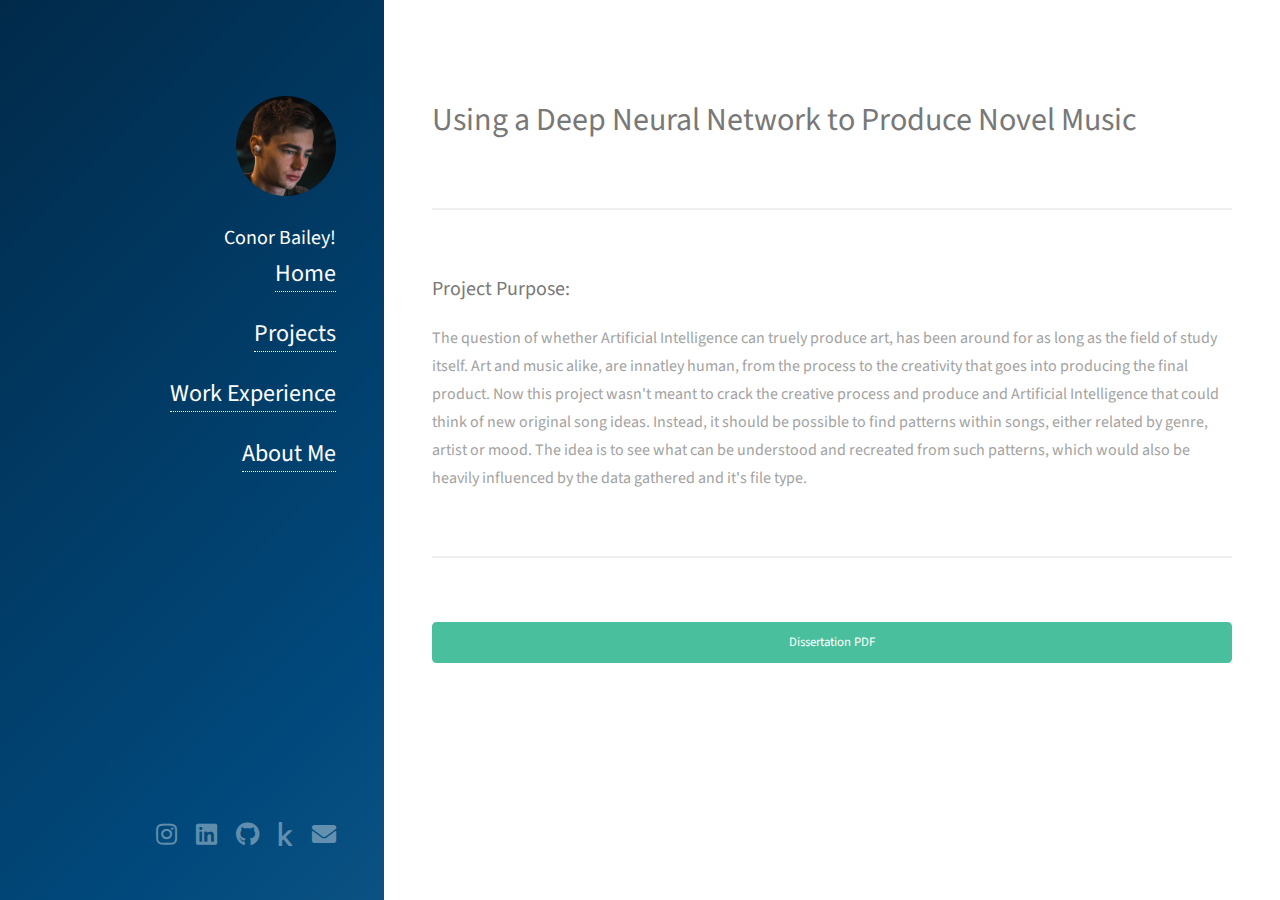
==== commit 27ac31d7: "Dissertation work" ====
--- a/projects/dnn.html
+++ b/projects/dnn.html
@@ -28,6 +28,25 @@
                     <h2>Using a Deep Neural Network to Produce Novel Music</h2>
                 </header>
             </section>
+
+            <section id="intro">
+                <h3>Project Purpose:</h3>
+                <p>
+                    The question of whether Artificial Intelligence can truely produce art, 
+                    has been around for as long as the field of study itself. 
+                    Art and music alike, are innatley human, 
+                    from the process to the creativity that goes into producing the final product. 
+                    Now this project wasn't meant to crack the creative process and produce and 
+                    Artificial Intelligence that could think of new original song ideas. Instead, 
+                    it should be possible to find patterns within songs, either related by genre, artist or mood. 
+                    The idea is to see what can be understood and recreated from such patterns, 
+                    which would also be heavily influenced by the data gathered and it's file type.
+                </p>
+            </section>
+
+            <section id="final">
+                <a href="cpb32 Dissertation.pdf" class="button primary fit small">Dissertation PDF</a>
+            </section>
         </div>
 
         <!-- Footer -->
--- a/assets/css/main.css
+++ b/assets/css/main.css
@@ -2980,11 +2980,6 @@
 		display: none !important;
 	}
 
-	body.is-touch #header {
-		background-attachment: scroll;
-		background-size: auto, cover;
-	}
-
 	body.is-touch .poptrox-popup .nav-next,
 	body.is-touch .poptrox-popup .nav-previous,
 	body.is-touch .poptrox-popup .closer {
@@ -3067,15 +3062,18 @@
 
 			#header {
 				background-attachment: scroll;
+				background-color: #1f1815;
+				background: linear-gradient(-45deg, #155d27, #1a7431, #25a244, #2a6f97, #01497c, #012a4a);
+				animation: gradient 15s ease infinite;
 				background-position: top left, center center;
 				background-size: 400% 400%;
+				background-repeat: repeat,							no-repeat;
 				left: auto;
 				padding: 6em 4em;
 				position: relative;
 				text-align: center;
 				top: auto;
 				width: 100%;
-				display: block;
 			}
 
 				#header h1 {
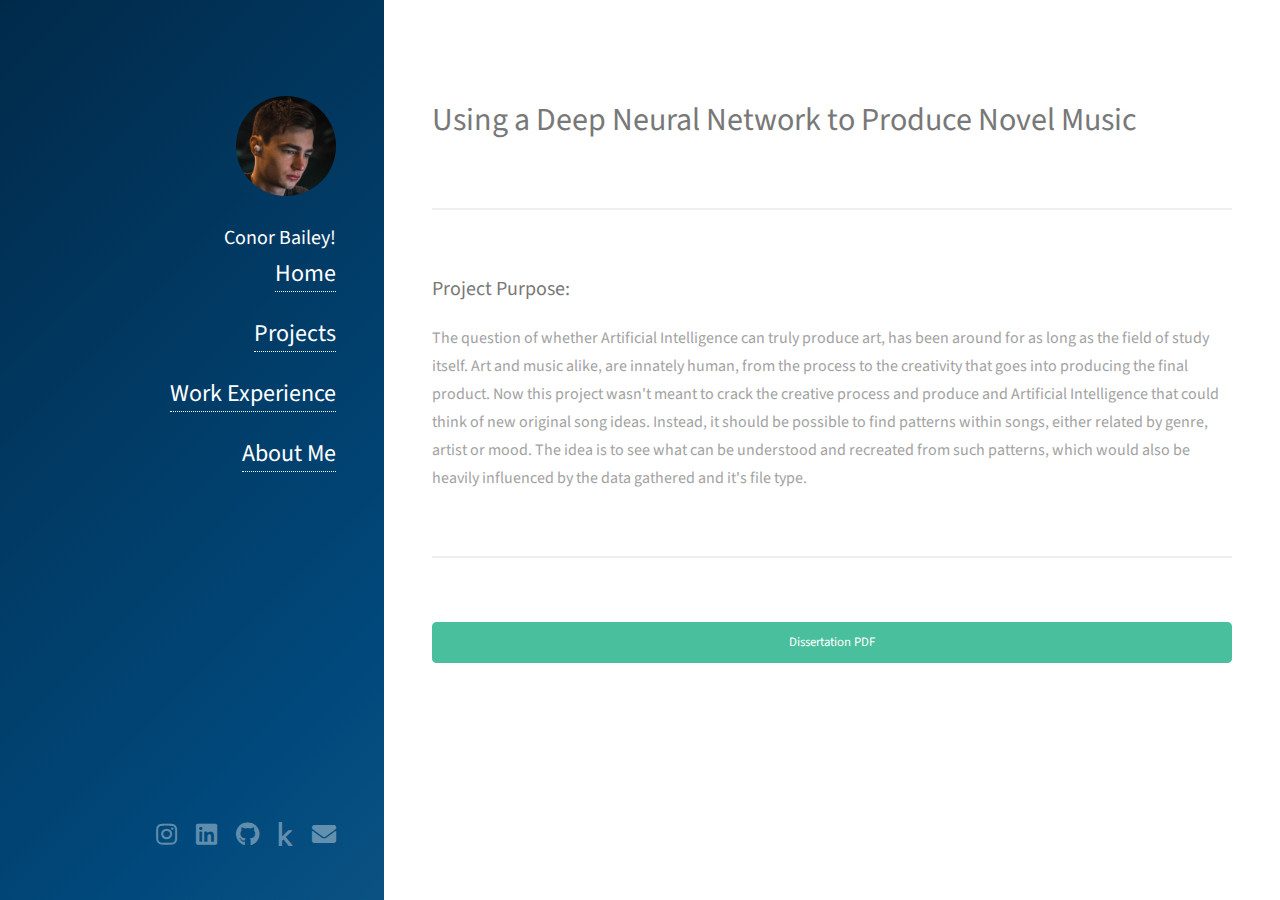
==== commit 97d42bba: "Fixing spelling mistakes" ====
--- a/projects/dnn.html
+++ b/projects/dnn.html
@@ -32,13 +32,14 @@
             <section id="intro">
                 <h3>Project Purpose:</h3>
                 <p>
-                    The question of whether Artificial Intelligence can truely produce art, 
+                    The question of whether Artificial Intelligence can truly produce art, 
                     has been around for as long as the field of study itself. 
-                    Art and music alike, are innatley human, 
+                    Art and music alike, are innately human, 
                     from the process to the creativity that goes into producing the final product. 
                     Now this project wasn't meant to crack the creative process and produce and 
-                    Artificial Intelligence that could think of new original song ideas. Instead, 
-                    it should be possible to find patterns within songs, either related by genre, artist or mood. 
+                    Artificial Intelligence that could think of new original song ideas. 
+                    Instead, it should be possible to find patterns within songs, 
+                    either related by genre, artist or mood. 
                     The idea is to see what can be understood and recreated from such patterns, 
                     which would also be heavily influenced by the data gathered and it's file type.
                 </p>
@@ -46,7 +47,7 @@
 
             <section id="final">
                 <a href="cpb32 Dissertation.pdf" class="button primary fit small">Dissertation PDF</a>
-            </section>
+            </section> <br />
         </div>
 
         <!-- Footer -->
--- a/assets/css/main.css
+++ b/assets/css/main.css
@@ -2996,6 +2996,11 @@
 				font-size: 12pt;
 			}
 
+		/* Hidden XLarge */
+			.hidden-reg{
+				display: none;
+			}
+
 	}
 
 /* Large */
@@ -3038,6 +3043,11 @@
 				max-width: none;
 				padding: 6em 3em 3em 3em;
 				width: calc(100% - 30%);
+			}
+		
+		/* Hidden Large */
+			.hidden-reg{
+				display: none;
 			}
 
 	}
@@ -3126,6 +3136,11 @@
 				width: 100%;
 			}
 
+		/* Hidden Medium */
+			.hidden-reg{
+				display: none;
+			}
+
 	}
 
 /* Small */
@@ -3203,8 +3218,17 @@
 				.poptrox-popup .nav-previous:before {
 					margin-top: -1em;
 				}
-
-	}
+		
+		/* Hidden Mobile */
+		.hidden-mobile {
+			display: none;
+		}
+		.hidden-reg{
+			display: block;
+		}
+
+	}
+
 
 /* XSmall */
 
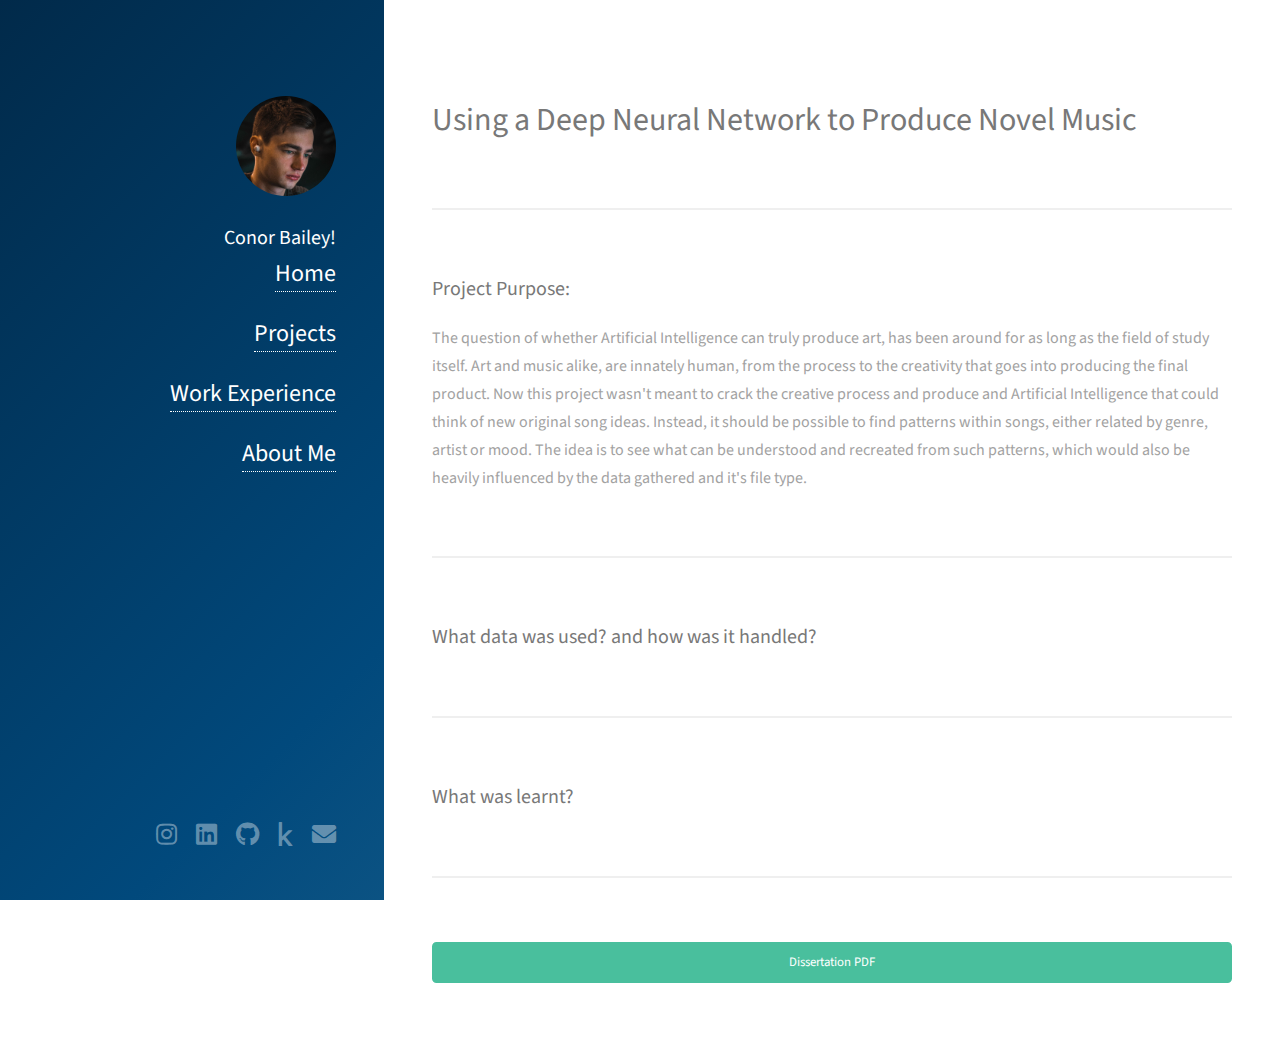
==== commit 68559936: "editing titles" ====
--- a/projects/dnn.html
+++ b/projects/dnn.html
@@ -45,8 +45,16 @@
                 </p>
             </section>
 
+            <section id="first">
+                <h3>What data was used? and how was it handled?</h3>
+            </section>
+
+            <section id="second">
+                <h3>What was learnt?</h3>
+            </section>
+
             <section id="final">
-                <a href="cpb32 Dissertation.pdf" class="button primary fit small">Dissertation PDF</a>
+                <a href="files/cpb32 Dissertation.pdf" class="button primary fit small">Dissertation PDF</a>
             </section> <br />
         </div>
 
